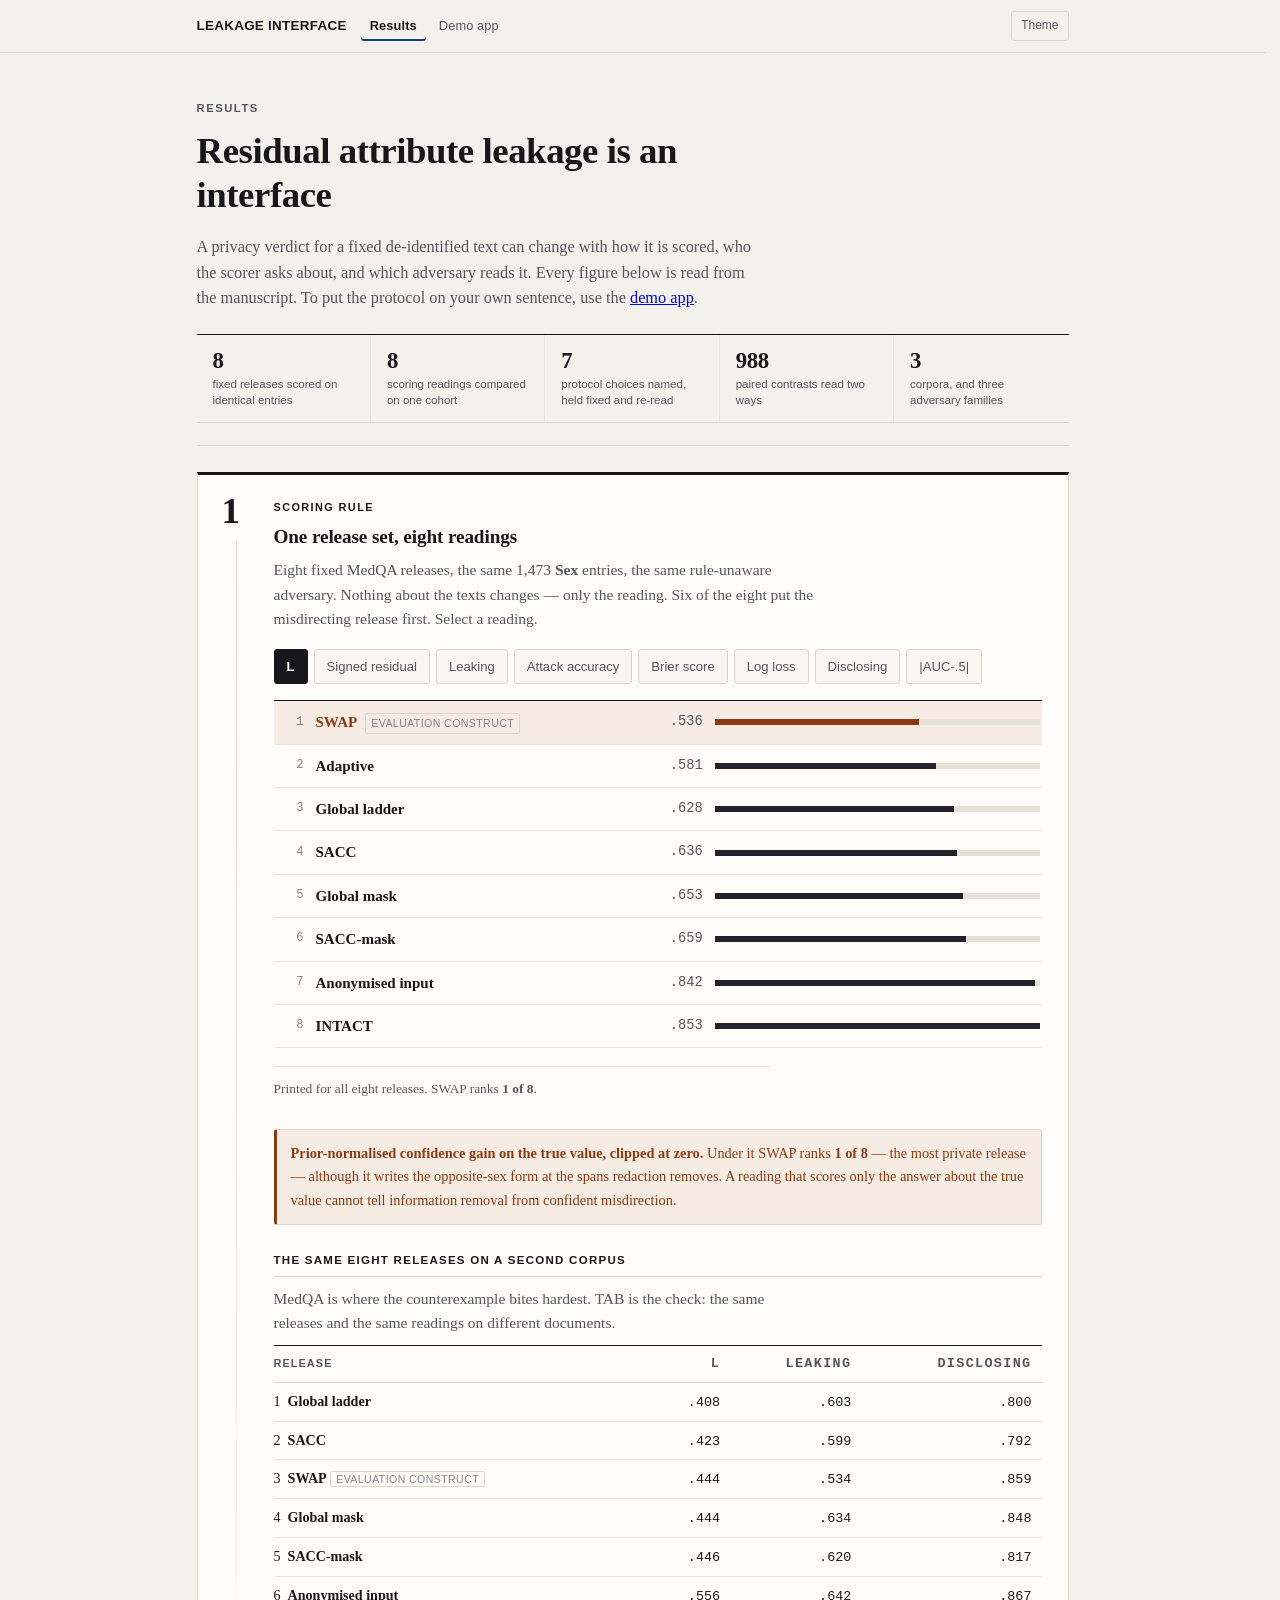
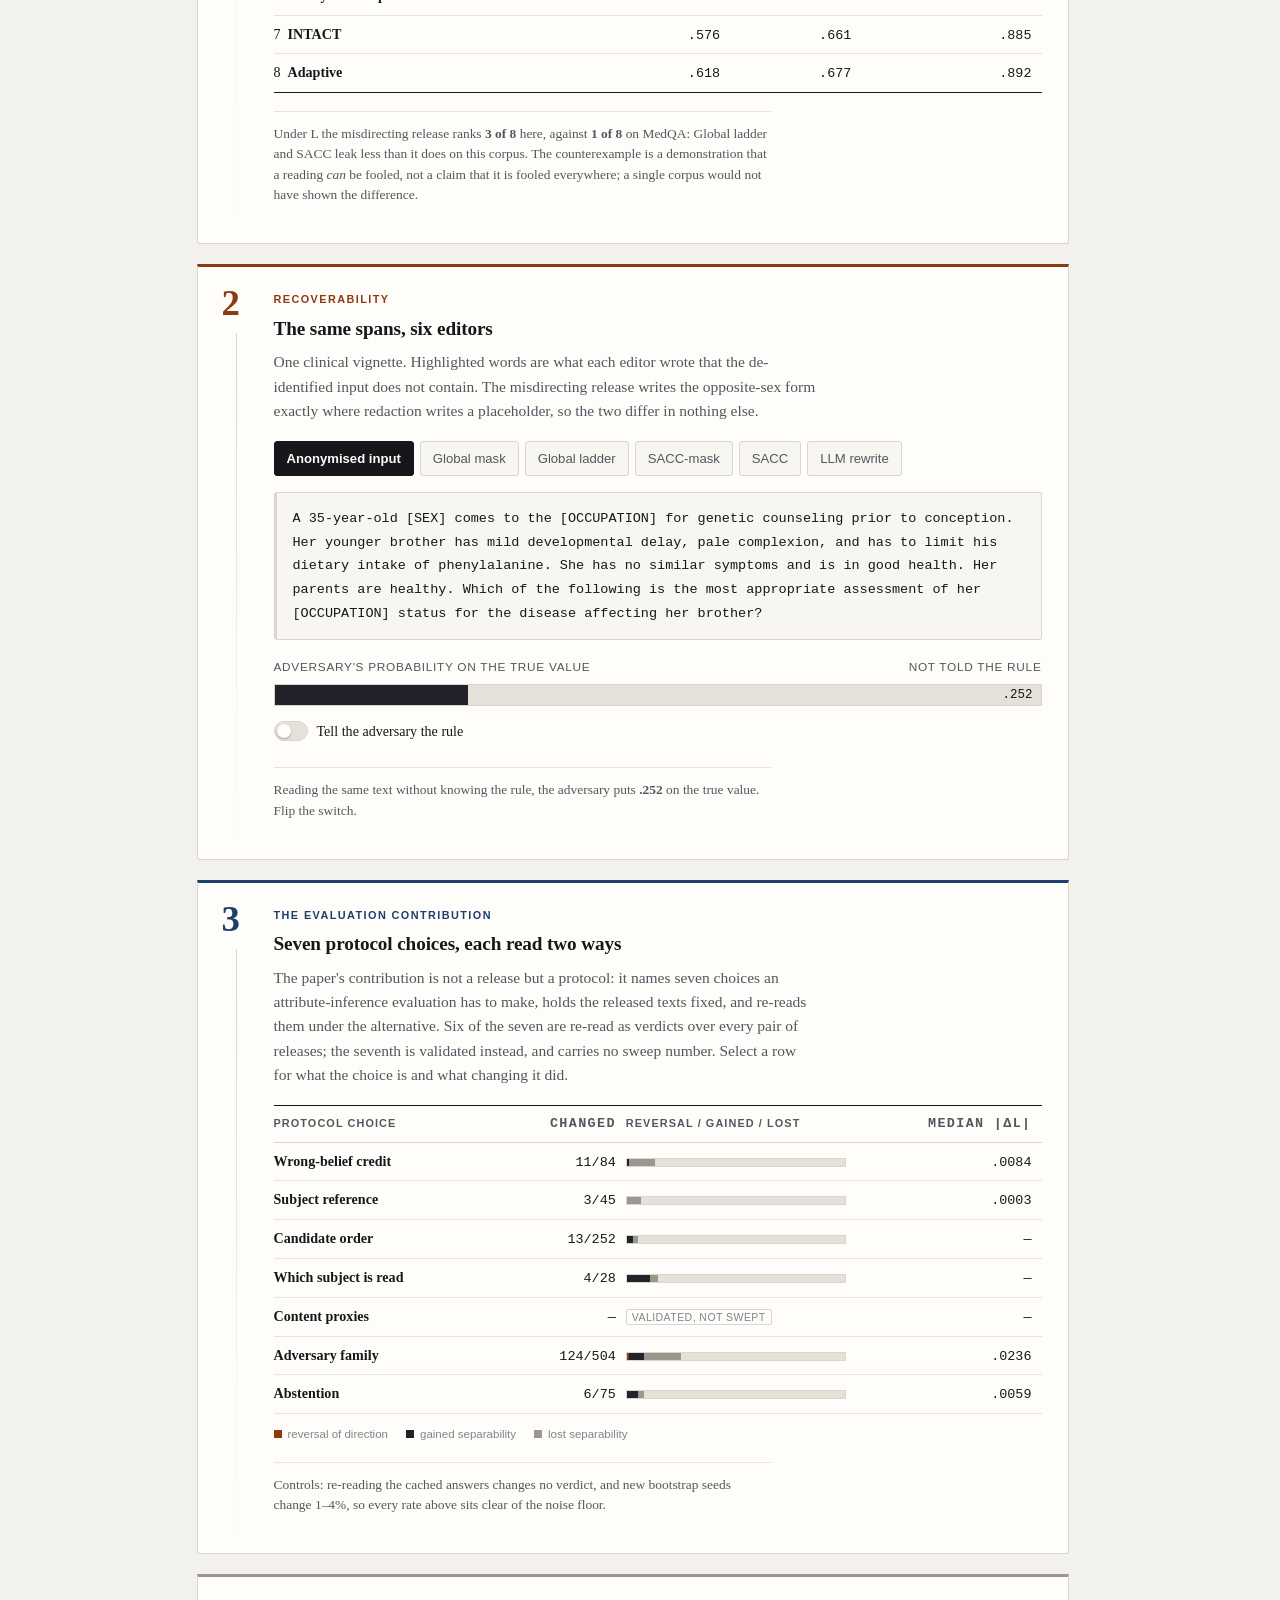
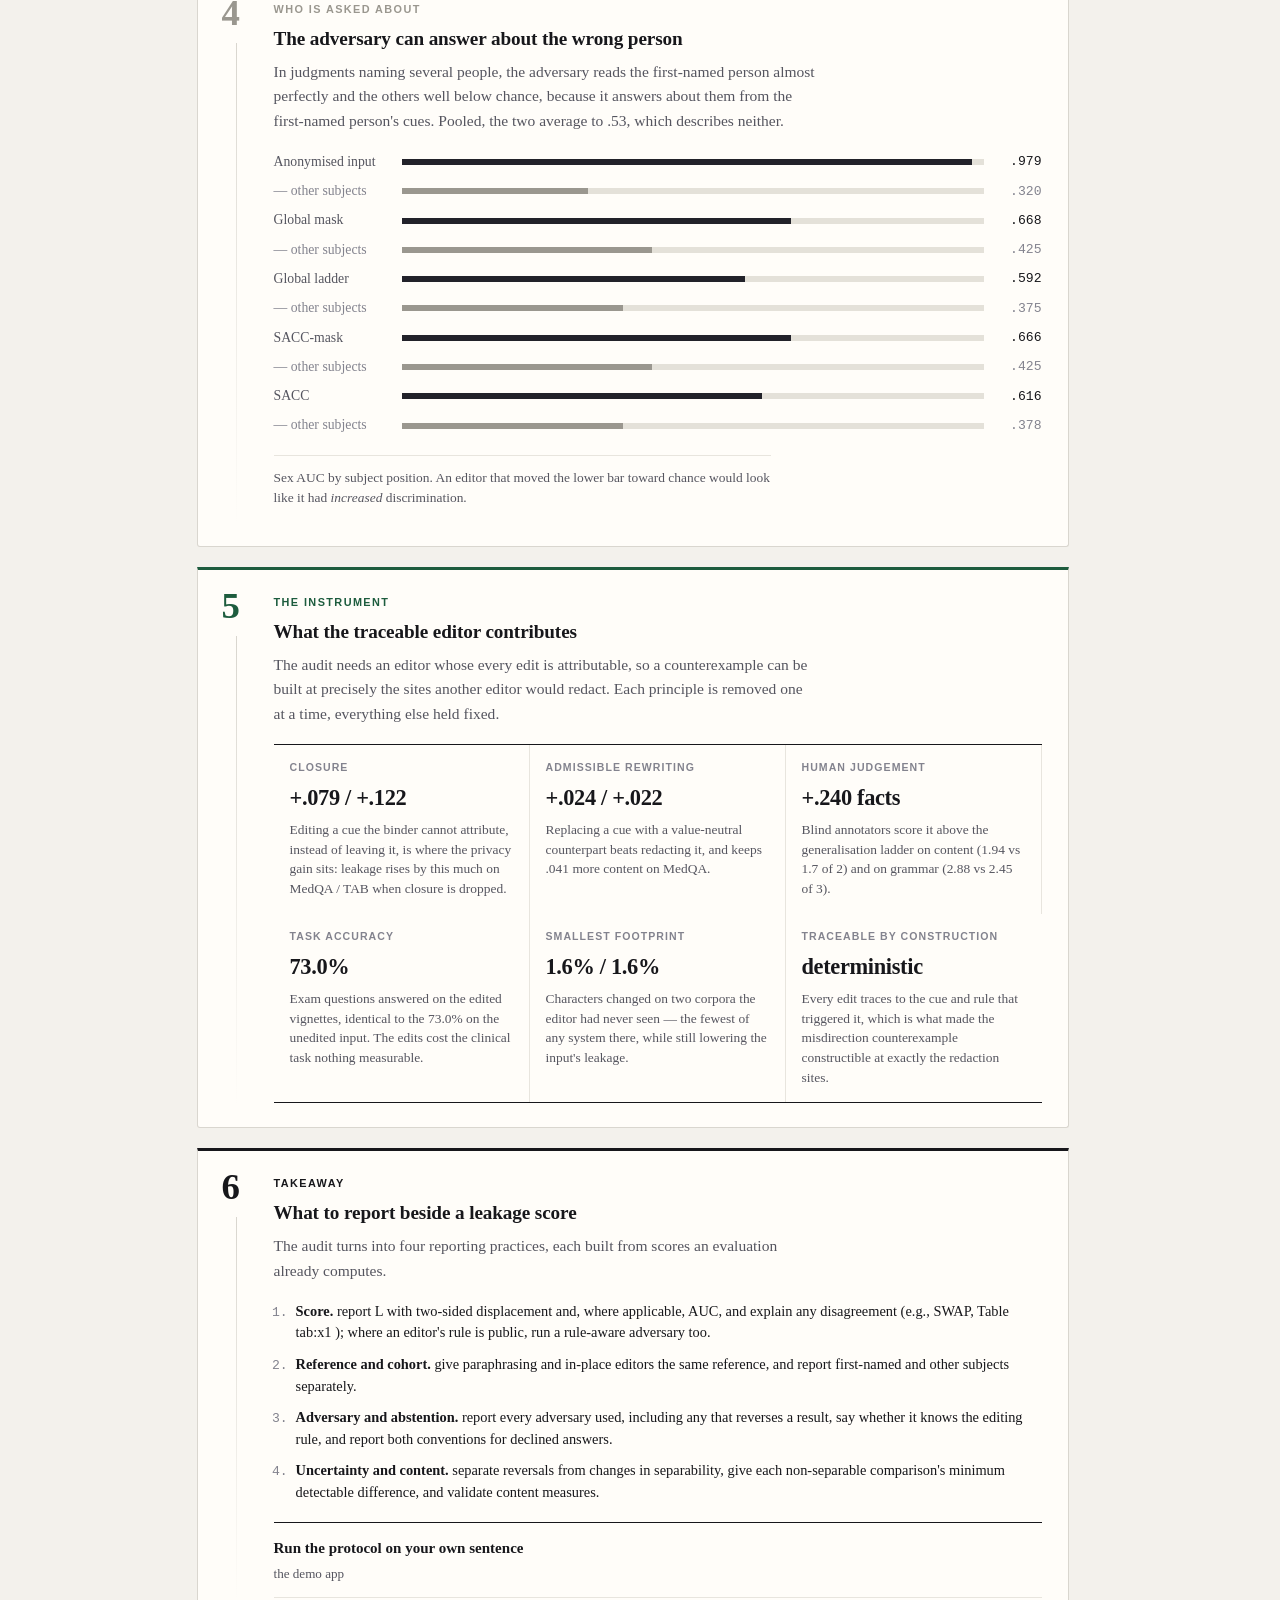
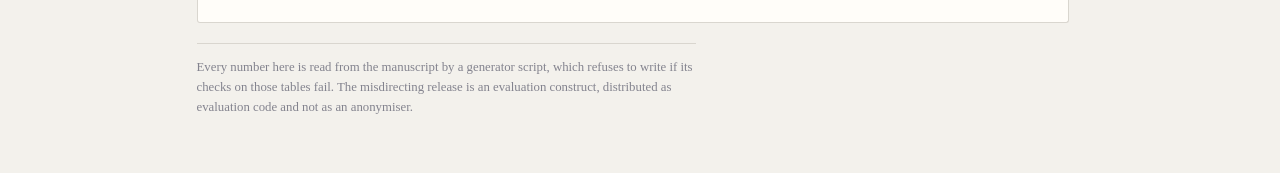
==== index.html @ 9eadf253 "Interactive companion to "Residual Attribute Leakage Is an Interface" A two-page static site. The re" ====
<!doctype html>
<html lang="en">
<head>
<meta charset="utf-8">
<meta name="viewport" content="width=device-width, initial-scale=1">
<link rel="stylesheet" href="app.css">
<meta name="description" content="Results of a study of how privacy verdicts for de-identified text depend on the evaluation interface.">
<title>Results — Leakage Interface</title>
</head>
<body data-page="results">
<nav><div class="wrap">
  <span class="brand">Leakage Interface</span>
  <a href="index.html" data-s="results">Results</a>
  <a href="analyse.html" data-s="analyse">Demo app</a>
  <span class="sp"></span>
  <button class="theme" id="theme" aria-label="Switch colour theme">Theme</button>
</div></nav>
<div class="wrap">
<header>
  <p class="kicker">Results</p>
  <h1>Residual attribute leakage is an interface</h1>
  <p class="tagline">A privacy verdict for a fixed de-identified text can change with how it is
  scored, who the scorer asks about, and which adversary reads it. Every figure below is read from
  the manuscript. To put the protocol on your own sentence, use the
  <a href="analyse.html">demo app</a>.</p>
  <div class="stats" id="stats" data-ready>Loading…</div>
</header>

<section data-n="1" data-rail="ink">
  <p class="eyebrow">Scoring rule</p>
  <h2>One release set, eight readings</h2>
  <p class="lede">Eight fixed MedQA releases, the same 1,473 <b>Sex</b> entries, the same
  rule-unaware adversary. Nothing about the texts changes — only the reading. Six of the eight put
  the misdirecting release first. Select a reading.</p>
  <div id="readings"></div><div class="board" id="board"></div><div id="verdict"></div>
  <h3 class="step">The same eight releases on a second corpus</h3>
  <p class="lede" style="margin-bottom:10px">MedQA is where the counterexample bites hardest. TAB
  is the check: the same releases and the same readings on different documents.</p>
  <table id="tabboard"><thead><tr><th>Release</th><th class="n">L</th><th class="n">Leaking</th>
    <th class="n">Disclosing</th></tr></thead><tbody></tbody></table>
  <p class="note" id="tabnote"></p>
</section>

<section data-n="2" data-rail="flag">
  <p class="eyebrow">Recoverability</p>
  <h2>The same spans, six editors</h2>
  <p class="lede">One clinical vignette. Highlighted words are what each editor wrote that the
  de-identified input does not contain. The misdirecting release writes the opposite-sex form
  exactly where redaction writes a placeholder, so the two differ in nothing else.</p>
  <div id="editors"></div><pre id="text"></pre>
  <div class="gauge">
    <div class="lab"><span>Adversary's probability on the true value</span>
      <span id="glab"></span></div>
    <div class="bar"><i id="gbar"></i><span id="gval"></span></div>
  </div>
  <div class="switch" id="sw" role="switch" tabindex="0" aria-checked="false">
    <i></i><span>Tell the adversary the rule</span></div>
  <p class="note" id="rdetail"></p>
</section>

<section data-n="3" data-rail="blue">
  <p class="eyebrow">The evaluation contribution</p>
  <h2>Seven protocol choices, each read two ways</h2>
  <p class="lede">The paper's contribution is not a release but a protocol: it names seven choices
  an attribute-inference evaluation has to make, holds the released texts fixed, and re-reads them
  under the alternative. Six of the seven are re-read as verdicts over every pair of releases; the
  seventh is validated instead, and carries no sweep number. Select a row for what the choice is
  and what changing it did.</p>
  <table id="choices"><thead><tr><th>Protocol choice</th><th class="n">Changed</th>
    <th style="width:30%">Reversal / gained / lost</th><th class="n">Median |&Delta;L|</th>
    </tr></thead><tbody></tbody></table>
  <div class="legend">
    <span><i class="key" style="background:var(--flag)"></i>reversal of direction</span>
    <span><i class="key" style="background:var(--bar)"></i>gained separability</span>
    <span><i class="key" style="background:var(--bar2)"></i>lost separability</span></div>
  <p class="note">Controls: re-reading the cached answers changes no verdict, and new bootstrap
  seeds change 1–4%, so every rate above sits clear of the noise floor.</p>
</section>

<section data-n="4" data-rail="grey">
  <p class="eyebrow">Who is asked about</p>
  <h2>The adversary can answer about the wrong person</h2>
  <p class="lede">In judgments naming several people, the adversary reads the first-named person
  almost perfectly and the others well below chance, because it answers about them from the
  first-named person's cues. Pooled, the two average to .53, which describes neither.</p>
  <div id="person-rows"></div>
  <p class="note">Sex AUC by subject position. An editor that moved the lower bar toward chance
  would look like it had <em>increased</em> discrimination.</p>
</section>

<section data-n="5" data-rail="ok">
  <p class="eyebrow">The instrument</p>
  <h2>What the traceable editor contributes</h2>
  <p class="lede">The audit needs an editor whose every edit is attributable, so a counterexample
  can be built at precisely the sites another editor would redact. Each principle is removed one at
  a time, everything else held fixed.</p>
  <div class="cards" id="edcards"></div>
</section>

<section data-n="6" data-rail="ink">
  <p class="eyebrow">Takeaway</p>
  <h2>What to report beside a leakage score</h2>
  <p class="lede">The audit turns into four reporting practices, each built from scores an
  evaluation already computes.</p>
  <ol class="check" id="check"></ol>
  <div class="next" style="margin-top:18px">
    <a href="analyse.html">Run the protocol on your own sentence <span>the demo app</span></a>
  </div>
</section>

<footer id="prov"></footer>
</div>
<script src="app.js"></script>
</body>
</html>
---- app.css ----
/* SACC interface explorer.
   The page is typeset like a paper rather than a product: one column of serif prose, rules
   instead of cards, small-caps labels, booktabs tables, and numerals that do not change width.
   Every block the script fills has a fixed number of rows, so switching a control rewrites
   cells and never moves what is below it. */
:root{
  --paper:#f3f1ec; --panel:#fffdf9; --panel2:#f8f6f1; --ink:#17171b; --dim:#55555f;
  --faint:#83838e; --line:#d9d6cf; --line2:#e8e5de; --rule:#17171b;
  --accent:#1c3f6e; --accent-soft:#e6ecf4;
  --flag:#8c3a12; --flag-soft:#f7ece4; --ok:#1d5c3e; --mark:#f6e6a8;
  --bar:#22222a; --bar2:#9a978f; --bar3:#e4e1d9;
  --serif:"Charter","Charis SIL","Source Serif 4","Libertinus Serif","Linux Libertine O",
    Georgia,"Times New Roman",Times,serif;
  --sans:ui-sans-serif,-apple-system,"Segoe UI",Roboto,Helvetica,Arial,sans-serif;
  --mono:ui-monospace,SFMono-Regular,Menlo,Consolas,monospace;
  --r:3px; --shadow:none;
  --bg:var(--paper);
}
@media (prefers-color-scheme:dark){ :root:not([data-theme="light"]){
  --paper:#111113; --panel:#18191c; --panel2:#141518; --ink:#ecedf0; --dim:#a3a3ad;
  --faint:#7a7a85; --line:#2c2d32; --line2:#232429; --rule:#c9cad0;
  --accent:#8bb9de; --accent-soft:#16222c;
  --flag:#e4a077; --flag-soft:#281c14; --ok:#78c49e; --mark:#564a1f;
  --bar:#e4e5e9; --bar2:#71717b; --bar3:#282930;
}}
:root[data-theme="dark"]{
  --paper:#111113; --panel:#18191c; --panel2:#141518; --ink:#ecedf0; --dim:#a3a3ad;
  --faint:#7a7a85; --line:#2c2d32; --line2:#232429; --rule:#c9cad0;
  --accent:#8bb9de; --accent-soft:#16222c;
  --flag:#e4a077; --flag-soft:#281c14; --ok:#78c49e; --mark:#564a1f;
  --bar:#e4e5e9; --bar2:#71717b; --bar3:#282930;
}
*,*::before,*::after{box-sizing:border-box}
/* the gutter is reserved whether or not the page overflows, so a panel that grows cannot
   shove the whole column sideways */
html{scroll-behavior:smooth;scroll-padding-top:62px;scrollbar-gutter:stable}
@media (prefers-reduced-motion:reduce){ html{scroll-behavior:auto}
  *{animation-duration:.01ms !important;transition-duration:.01ms !important} }
body{margin:0;background:var(--paper);color:var(--ink);-webkit-font-smoothing:antialiased;
  font:17px/1.62 var(--serif);font-variant-numeric:tabular-nums;
  text-rendering:optimizeLegibility;counter-reset:sec fig}
.wrap{max-width:912px;margin:0 auto;padding:0 20px}

/* running head */
nav{position:sticky;top:0;z-index:30;background:color-mix(in srgb,var(--paper) 92%,transparent);
  backdrop-filter:blur(8px);border-bottom:1px solid var(--line)}
nav .wrap{display:flex;align-items:center;gap:4px;height:52px;overflow-x:auto;
  scrollbar-width:none}
nav .wrap::-webkit-scrollbar{display:none}
nav a{color:var(--dim);text-decoration:none;font-family:var(--sans);font-size:.8rem;
  padding:5px 9px;border-radius:var(--r);white-space:nowrap;letter-spacing:.01em}
nav a:hover{color:var(--ink);background:var(--line2)}
nav a[aria-current="true"]{color:var(--ink);font-weight:600;
  box-shadow:inset 0 -2px 0 var(--accent)}
nav .sp{flex:1}
.brand{font-family:var(--sans);font-weight:700;font-size:.84rem;letter-spacing:.02em;
  margin-right:10px;white-space:nowrap;text-transform:uppercase}
.theme{border:1px solid var(--line);background:transparent;color:var(--dim);border-radius:var(--r);
  padding:4px 9px;font:inherit;font-family:var(--sans);font-size:.75rem;cursor:pointer}

/* title block, set like a preprint */
header{padding:46px 0 22px;border-bottom:1px solid var(--line);margin-bottom:26px}
.kicker{color:var(--dim);font-family:var(--sans);font-size:.7rem;letter-spacing:.14em;
  text-transform:uppercase;font-weight:650;margin:0 0 12px}
h1{font-size:clamp(1.7rem,4vw,2.3rem);line-height:1.18;letter-spacing:-.012em;
  margin:0 0 .5em;max-width:30ch;font-weight:650}
.tagline{font-size:1.02rem;color:var(--dim);max-width:68ch;margin:0 0 24px;line-height:1.55}
.hero-sm{padding:40px 0 16px}
.hero-sm h1{font-size:clamp(1.45rem,3.2vw,1.9rem);max-width:34ch}

/* the summary figures under the title */
.stats{display:grid;grid-template-columns:repeat(auto-fit,minmax(138px,1fr));gap:0;margin:0;
  border-top:1px solid var(--rule);border-bottom:1px solid var(--line)}
.stat{padding:12px 16px 13px;border-right:1px solid var(--line2)}
.stat:last-child{border-right:0}
.stat b{display:block;font-size:1.42rem;letter-spacing:-.015em;font-weight:650;line-height:1.2}
.stat span{color:var(--dim);font-family:var(--sans);font-size:.72rem;line-height:1.38;
  display:block;margin-top:3px}

/* numbered sections, separated by rules rather than floated in cards */
section{background:var(--panel);border:1px solid var(--line);border-radius:var(--r);
  padding:24px 26px;margin:0 0 20px;box-shadow:none}
.eyebrow{color:var(--dim);font-family:var(--sans);font-size:.68rem;letter-spacing:.13em;
  text-transform:uppercase;font-weight:700;margin:0 0 8px}
h2{font-size:1.2rem;letter-spacing:-.006em;margin:0 0 .45em;font-weight:650;line-height:1.3}
section>h2::before{counter-increment:sec;content:counter(sec) "\00a0\00a0";color:var(--faint);
  font-variant-numeric:tabular-nums;font-weight:600}
.lede{color:var(--dim);font-size:.97rem;margin:0 0 18px;max-width:70ch;line-height:1.56}
/* footnote: a short rule and small type, as under a page of a paper */
.note{font-size:.84rem;color:var(--dim);margin-top:18px;padding-top:12px;
  border-top:1px solid var(--line2);max-width:74ch;line-height:1.52}
.note.flagged{color:var(--flag);border-top-color:var(--flag);background:none;padding-left:0}
h3.step{font-family:var(--sans);font-size:.72rem;color:var(--ink);text-transform:uppercase;
  letter-spacing:.11em;margin:26px 0 10px;font-weight:700;padding-bottom:6px;
  border-bottom:1px solid var(--line)}
.src{display:block;margin-top:6px;font-size:.7rem;color:var(--faint);
  font-family:var(--mono);word-break:break-word}

/* ---------- tables, set the way a paper sets them: rules, no boxes, no zebra ---------- */
table{width:100%;border-collapse:collapse;font-size:.88rem;margin:2px 0 4px}
thead th{border-top:1px solid var(--rule);border-bottom:1px solid var(--line)}
th,td{text-align:left;padding:7px 10px 7px 0;border-bottom:1px solid var(--line2);
  vertical-align:baseline}
th{color:var(--dim);font-family:var(--sans);font-weight:650;font-size:.68rem;
  letter-spacing:.1em;text-transform:uppercase}
tbody tr:last-child td{border-bottom:1px solid var(--rule)}
td.n,th.n{text-align:right;font-variant-numeric:tabular-nums;font-family:var(--mono);
  font-size:.84rem}
tr.click{cursor:pointer} tr.click:hover{background:var(--panel2)}
tr.detail td{color:var(--dim);font-size:.85rem;background:var(--panel2);
  border-bottom:1px solid var(--line)}

/* the fixed-row readouts: label, value, gloss. Three columns, and a cell is two lines tall
   whether it holds one line or two, so no state of the page is taller than another. */
table.spec{font-size:.86rem;margin:0}
table.spec th{width:9.5em;color:var(--faint);padding:8px 12px 8px 0;font-size:.66rem;
  white-space:nowrap}
/* two lines of gloss, always: a one-line and a two-line cell occupy the same box, so changing
   the model or the attribute rewrites words without moving the rest of the page */
table.spec td{height:3.15em;padding:8px 12px 8px 0}
/* the value column is one line by construction: a cell that wrapped to two made its whole row
   taller, which is what moved the page when the model changed. The full string stays in the
   cell's title, and every value here is also shown in the field it came from. */
table.spec td.v{width:13em;max-width:13em;font-family:var(--mono);font-size:.82rem;
  color:var(--ink);font-weight:500;white-space:nowrap;overflow:hidden;text-overflow:ellipsis}
table.spec td.w{color:var(--dim);font-size:.84rem;line-height:1.45;padding-right:0;
  min-width:17em}
table.spec tr:last-child td{border-bottom:1px solid var(--rule)}
table.spec tr:first-child th,table.spec tr:first-child td{border-top:1px solid var(--rule)}
table.spec tr.flag td.v{color:var(--flag);font-weight:600}
table.spec tr.flag td.w{color:var(--flag)}
table.mini{width:100%;border-collapse:collapse;font-size:.84rem;margin:0 0 10px}
table.mini td{padding:6px 10px 6px 0;border-bottom:1px solid var(--line2);vertical-align:baseline}
table.mini tr:last-child td{border-bottom:1px solid var(--rule)}
table.mini td:first-child{width:3.4em;text-align:right;font-variant-numeric:tabular-nums;
  font-family:var(--mono);color:var(--ink);padding-right:14px}

/* ---------- controls: typographic, not glossy ---------- */
.pills{display:flex;flex-wrap:wrap;gap:6px;margin-bottom:16px}
.pills.seg{gap:0;border:1px solid var(--line);border-radius:var(--r);overflow:hidden;
  width:max-content;max-width:100%}
button{font:inherit;font-family:var(--sans);font-size:.82rem;cursor:pointer;
  border:1px solid var(--line);background:var(--panel2);color:var(--dim);border-radius:var(--r);
  padding:6px 12px;transition:background .12s,color .12s,border-color .12s}
button:hover{border-color:var(--bar2);color:var(--ink)}
button[aria-pressed="true"]{background:var(--ink);color:var(--panel);border-color:var(--ink);
  font-weight:600}
.seg button{border-radius:0;border:0;border-right:1px solid var(--line);background:transparent;
  padding:7px 14px}
.seg button:last-child{border-right:0}
/* the active mode has to be unmistakable: the panel below means something different in each */
.seg button[aria-pressed="true"]{background:var(--ink);color:var(--panel);font-weight:650;
  box-shadow:inset 0 -3px 0 color-mix(in srgb,var(--ink) 60%,var(--panel))}
.seg button[aria-pressed="true"]:hover{color:var(--panel)}
button:focus-visible,a:focus-visible,[tabindex]:focus-visible{outline:2px solid var(--accent);
  outline-offset:2px}
.fld{display:block;margin-bottom:10px}
.fld>span{display:block;font-family:var(--sans);font-size:.68rem;color:var(--faint);
  text-transform:uppercase;letter-spacing:.1em;font-weight:700;margin-bottom:5px}
.fld input,.fld select{width:100%;font:inherit;font-family:var(--mono);font-size:.84rem;
  color:var(--ink);background:var(--panel2);border:1px solid var(--line);border-radius:var(--r);
  padding:8px 10px}
.fld textarea{min-height:118px}
.fld input:disabled,.fld select:disabled{background:var(--paper);color:var(--dim);
  border-style:dashed;cursor:not-allowed;opacity:1}
.fld>span em{font-style:italic;text-transform:none;letter-spacing:0;color:var(--dim);
  font-family:var(--serif);font-weight:400;font-size:.8rem}
label.opt{display:flex;gap:9px;align-items:flex-start;font-size:.86rem;color:var(--dim);
  margin:0 0 12px;cursor:pointer}
label.opt input{margin:4px 0 0;flex:none;accent-color:var(--accent)}
.grid2{display:grid;grid-template-columns:1fr 1fr;gap:16px;margin-bottom:6px}
.grid2.tight{gap:12px;margin:0}
@media (max-width:700px){ .grid2{grid-template-columns:1fr} }
textarea{width:100%;min-height:104px;font:13.5px/1.7 var(--mono);
  color:var(--ink);background:var(--panel2);border:1px solid var(--line);border-radius:var(--r);
  padding:13px;resize:vertical}
.toolbar{display:flex;gap:8px;align-items:center;flex-wrap:wrap;margin:12px 0}
.count{font-family:var(--sans);font-size:.76rem;color:var(--faint);margin-left:auto;
  font-variant-numeric:tabular-nums}

/* ---------- the ranked board ---------- */
.board{display:flex;flex-direction:column;gap:0;border-top:1px solid var(--rule)}
.row{display:grid;grid-template-columns:28px 1fr 66px minmax(90px,1.05fr);gap:12px;
  align-items:center;padding:9px 2px;border-bottom:1px solid var(--line2)}
.row:last-child{border-bottom:1px solid var(--rule)}
.row:hover{background:var(--panel2)}
.row .pos{color:var(--faint);font-size:.76rem;font-variant-numeric:tabular-nums;text-align:right;
  font-family:var(--mono)}
.row .nm{min-width:0;display:flex;align-items:baseline;gap:8px;flex-wrap:wrap}
.row .nm b{font-weight:650;font-size:.94rem}
.row .val{text-align:right;font-variant-numeric:tabular-nums;font-size:.86rem;color:var(--dim);
  font-family:var(--mono)}
.track{height:6px;background:var(--bar3);border-radius:0;overflow:hidden}
.track i{display:block;height:100%;background:var(--bar);
  transition:width .4s cubic-bezier(.4,0,.2,1)}
.row.flag{background:var(--flag-soft)}
.row.flag .nm b{color:var(--flag)} .row.flag .track i{background:var(--flag)}
.tag{font-family:var(--sans);font-size:.66rem;border:1px solid var(--line);border-radius:2px;
  padding:1px 5px;color:var(--faint);white-space:nowrap;letter-spacing:.04em;
  text-transform:uppercase}
.verdict{margin-top:16px;padding:12px 14px;border-radius:var(--r);font-size:.9rem;
  border:1px solid var(--line);border-left:3px solid var(--bar2);background:var(--panel2)}
.verdict.flagged{border-color:var(--line);border-left-color:var(--flag);background:var(--flag-soft);
  color:var(--flag)}
.verdict.clean{border-color:var(--line);border-left-color:var(--ok);color:var(--ok)}
.verdict b{font-weight:650}

/* ---------- quoted passages ---------- */
pre{white-space:pre-wrap;word-break:break-word;background:var(--panel2);
  border:1px solid var(--line);border-left:3px solid var(--line);border-radius:var(--r);
  padding:14px 16px;margin:0;font:13.5px/1.75 var(--mono)}
pre.mini{font-size:12.5px;line-height:1.65;padding:11px 12px;margin:0 0 8px}
mark{background:var(--mark);color:inherit;border-radius:0;padding:0 2px;font-weight:600;
  box-shadow:0 1px 0 color-mix(in srgb,var(--ink) 25%,transparent)}
code{font-family:var(--mono);font-size:.86em;background:var(--panel2);
  border:1px solid var(--line2);border-radius:2px;padding:1px 4px}

/* ---------- figures ---------- */
.gauge{margin-top:18px}
.gauge .lab{display:flex;justify-content:space-between;font-family:var(--sans);font-size:.74rem;
  color:var(--dim);margin-bottom:6px;text-transform:uppercase;letter-spacing:.06em}
.gauge .bar{height:22px;background:var(--bar3);border-radius:0;overflow:hidden;position:relative;
  border:1px solid var(--line)}
.gauge .bar i{position:absolute;inset:0 auto 0 0;background:var(--bar);
  transition:width .5s cubic-bezier(.4,0,.2,1)}
.gauge .bar span{position:absolute;right:8px;top:0;line-height:20px;font-size:.78rem;
  font-family:var(--mono);font-variant-numeric:tabular-nums;color:var(--ink)}
.stack{display:flex;height:9px;border-radius:0;overflow:hidden;background:var(--bar3);
  border:1px solid var(--line)}
.stack i{display:block;height:100%}
.legend{display:flex;gap:18px;font-family:var(--sans);font-size:.72rem;color:var(--faint);
  margin-top:11px;flex-wrap:wrap}
.key{display:inline-block;width:8px;height:8px;border-radius:0;margin-right:6px}
.pair{display:flex;align-items:center;gap:10px;margin:7px 0;font-size:.86rem}
.pair .nmw{flex:0 0 118px;color:var(--dim)}
.pair .track{flex:1}
.pair .v{flex:0 0 48px;text-align:right;font-variant-numeric:tabular-nums;font-family:var(--mono);
  font-size:.82rem}
.switch{display:inline-flex;align-items:center;gap:9px;font-size:.88rem;cursor:pointer;
  margin-top:14px;user-select:none}
.switch i{width:34px;height:20px;border-radius:999px;background:var(--bar3);position:relative;
  transition:background .2s;flex:none;border:1px solid var(--line)}
.switch i::after{content:"";position:absolute;top:2px;left:2px;width:14px;height:14px;
  border-radius:50%;background:var(--panel);transition:transform .2s;
  box-shadow:0 1px 2px rgba(0,0,0,.3)}
.switch[aria-checked="true"] i{background:var(--flag)}
.switch[aria-checked="true"] i::after{transform:translateX(14px)}

/* ---------- cards, kept but flattened to boxed notes ---------- */
.cards{display:grid;grid-template-columns:repeat(auto-fit,minmax(214px,1fr));gap:0;
  border-top:1px solid var(--rule);border-bottom:1px solid var(--rule)}
.card{border:0;border-right:1px solid var(--line2);border-radius:0;padding:14px 16px 15px;
  background:transparent}
.card:last-child{border-right:0}
.card h3{margin:0 0 4px;font-family:var(--sans);font-size:.66rem;color:var(--faint);
  font-weight:700;letter-spacing:.1em;text-transform:uppercase}
.card .big{font-size:1.4rem;font-variant-numeric:tabular-nums;letter-spacing:-.015em;
  display:block;margin:3px 0 4px;font-weight:650}
.card p{margin:0;font-size:.84rem;color:var(--dim);line-height:1.46}
.rels{display:grid;grid-template-columns:repeat(auto-fit,minmax(224px,1fr));gap:12px}
.relcard{border:1px solid var(--line);border-radius:var(--r);padding:11px 12px;
  background:var(--panel2)}
.relcard.flag{border-color:var(--flag)}
.relcard h4{margin:0 0 7px;font-family:var(--sans);font-size:.68rem;color:var(--faint);
  text-transform:uppercase;letter-spacing:.09em;font-weight:700}
.relcard.flag h4{color:var(--flag)}
.chips{display:flex;flex-wrap:wrap;gap:7px;margin:10px 0 2px}
.chip{display:inline-flex;gap:5px;align-items:baseline;font-size:.8rem;color:var(--dim);
  background:var(--panel2);border:1px solid var(--line);border-radius:2px;padding:3px 9px}
.chip b{color:var(--ink);font-weight:650} .chip i{color:var(--faint);font-style:normal}
.protostrip{display:flex;flex-wrap:wrap;gap:0;margin:0 0 14px;border-top:1px solid var(--rule);
  border-bottom:1px solid var(--rule)}
.protostrip span{display:inline-flex;gap:7px;align-items:baseline;font-size:.78rem;
  color:var(--dim);background:transparent;border:0;border-right:1px solid var(--line2);
  padding:8px 14px 8px 0;margin-right:14px}
.protostrip span:last-child{border-right:0;margin-right:0}
.protostrip b{color:var(--faint);font-weight:650;font-family:var(--sans);font-size:.66rem;
  text-transform:uppercase;letter-spacing:.09em}
.protostrip i{color:var(--ink);font-style:normal;font-variant-numeric:tabular-nums;
  font-family:var(--mono);font-size:.82rem}

/* ---------- lists and the protocol ---------- */
ol.proto{margin:6px 0 0;padding-left:1.4em}
ol.proto li{font-size:.9rem;color:var(--dim);margin-bottom:8px;line-height:1.52}
ol.proto li::marker{color:var(--faint);font-family:var(--mono);font-size:.82rem}
ol.proto b{color:var(--ink);font-weight:650}
ol.proto code{font-size:12.5px}
ol.check{margin:0;padding-left:1.3em}
ol.check li{margin-bottom:10px;font-size:.9rem;line-height:1.5}
ol.check li::marker{color:var(--faint);font-family:var(--mono);font-size:.82rem}
ol.check b{font-weight:650}

/* ---------- apparatus ---------- */
details.adj{margin:14px 0 0;border:0;border-top:1px solid var(--line2);border-radius:0;
  background:transparent}
details.adj>summary{cursor:pointer;padding:9px 0 0;font-family:var(--sans);font-size:.76rem;
  color:var(--accent);list-style:none;letter-spacing:.01em}
details.adj>summary::-webkit-details-marker{display:none}
details.adj>summary::before{content:"+ ";font-family:var(--mono);color:var(--faint)}
details.adj[open]>summary::before{content:"\2212 "}
details.adj .body{padding:8px 0 4px;font-size:.86rem;color:var(--dim);line-height:1.55}
details.adj .body p{margin:0 0 8px;max-width:74ch}
.next{display:flex;gap:0;flex-wrap:wrap;margin-top:8px;border-top:1px solid var(--rule)}
.next a{display:flex;flex-direction:column;gap:3px;text-decoration:none;color:var(--ink);
  border:0;border-bottom:1px solid var(--line2);background:transparent;border-radius:0;
  padding:13px 0;font-size:.94rem;box-shadow:none;flex:1 1 260px;font-weight:650}
.next a:hover{color:var(--accent)}
.next a span{color:var(--dim);font-size:.82rem;font-weight:400}
.runbar{position:sticky;bottom:0;background:color-mix(in srgb,var(--panel) 95%,transparent);
  backdrop-filter:blur(8px);border-top:1px solid var(--rule);margin:18px -26px -24px;
  padding:13px 26px;border-radius:0 0 var(--r) var(--r);display:flex;gap:10px;align-items:center;
  flex-wrap:wrap}
.runbar button#pRun{background:var(--accent);color:#fff;border-color:var(--accent);
  font-weight:650;padding:9px 18px;font-size:.86rem}
.runbar button#pRun:disabled{opacity:.5;cursor:default}
#pStatus{font-family:var(--sans);font-size:.78rem;color:var(--dim)}
#pOut table{margin-top:4px}
#pOut th,#pOut td{padding:7px 8px 7px 0;font-size:.83rem}
/* ten columns in one measure: the running-head styling widens every label, so this table keeps
   normal case and tight tracking rather than breaking each heading over two lines */
#pOut th{letter-spacing:.02em;text-transform:none;font-size:.72rem;font-weight:650;
  line-height:1.25}
#pOut td.n,#pOut th.n{font-size:.8rem}
footer{color:var(--faint);font-size:.8rem;padding:14px 0 70px;max-width:78ch;line-height:1.55;
  border-top:1px solid var(--line)}
.skel,[data-ready]{color:var(--faint);font-family:var(--sans);font-size:.84rem;padding:36px 0;
  text-align:center}

@media (max-width:700px){ .runbar{margin:16px -18px -18px;padding:11px 18px} }
@media (max-width:640px){
  body{font-size:16px}
  section{padding:18px}
  .row{grid-template-columns:24px 1fr 60px;gap:10px}
  .row .track{display:none}
  .pair .nmw{flex:0 0 94px}
  header{padding:32px 0 18px}
  .stat{border-right:0;border-bottom:1px solid var(--line2)}
  table.spec th{width:7.5em}
  table.spec td.v{width:auto}
}

/* a row whose number the paper does not print for the current reading */
.row.muted .nm b{color:var(--faint);font-weight:500}
.row.muted .val{color:var(--faint)}
.row.muted .track{background:transparent;border-bottom:1px dashed var(--line)}

/* the model strip when the chosen model cannot carry this attribute's option letters */
.protostrip.flagged i{color:var(--flag)}
.protostrip.flagged{border-color:var(--flag)}

/* ---------- the cue-layer panel: the four modes have to look different ---------- */
/* One line of rule, two lines tall, so switching mode rewrites the sentence and moves nothing */
.cuerule{margin:0 0 10px;font-size:.86rem;color:var(--dim);line-height:1.45;min-height:2.6em;
  max-width:76ch;border-left:2px solid var(--line);padding-left:11px}
/* every mode marks what it wrote; only the colour and the weight differ */
#out .ed{border-radius:2px;padding:0 3px;font-weight:600}
#out .ed.red{background:var(--bar3);color:var(--faint);
  box-shadow:inset 0 -1px 0 var(--bar2);letter-spacing:.01em}
#out .ed.neu{background:var(--accent-soft);color:var(--accent);
  box-shadow:inset 0 -2px 0 color-mix(in srgb,var(--accent) 45%,transparent)}
#out .ed.flip{background:var(--flag-soft);color:var(--flag);
  box-shadow:inset 0 -2px 0 var(--flag)}
#out mark{box-shadow:inset 0 -2px 0 color-mix(in srgb,var(--ink) 30%,transparent)}
.cuekey{display:flex;flex-wrap:wrap;gap:16px;margin-top:11px;font-family:var(--sans);
  font-size:.72rem;color:var(--faint)}
.cuekey span{display:inline-flex;align-items:center;gap:6px}
.cuekey .sw{width:13px;height:13px;border-radius:2px;flex:none}
.cuekey .sw.find{background:var(--mark)}
.cuekey .sw.red{background:var(--bar3);border:1px solid var(--bar2)}
.cuekey .sw.neu{background:var(--accent-soft);border:1px solid var(--accent)}
.cuekey .sw.flip{background:var(--flag-soft);border:1px solid var(--flag)}

/* the pressed mode carries the colour its edits use, so button and output agree */
#ops button[aria-pressed="true"][data-i="1"]{background:var(--bar2)}
#ops button[aria-pressed="true"][data-i="2"]{background:var(--accent)}
#ops button[aria-pressed="true"][data-i="3"]{background:var(--flag)}

/* ---------- the four steps, told apart at a glance ----------
   They were four identical panels, so the sequence had to be read to be seen. Each now carries
   its number in the margin at reading size, a rule across the top in its own colour, and a label
   that says what the step is for rather than repeating "Step N". The colours are the ones the
   page already uses for the thing each step is about: the adversary is the accent, the flip is
   the flag. */
section[data-n]{position:relative;padding-left:76px;border-top:3px solid var(--rail);
  border-radius:0 0 var(--r) var(--r)}
section[data-n]::before{content:attr(data-n);position:absolute;left:24px;top:18px;
  font-size:2.3rem;line-height:1;font-weight:650;color:var(--rail);letter-spacing:-.03em}
section[data-n]::after{content:"";position:absolute;left:38px;top:66px;bottom:22px;
  width:1px;background:linear-gradient(var(--line),transparent)}
section[data-n]>h2::before{content:none;counter-increment:none}
section[data-n] .eyebrow{color:var(--rail)}
/* the rail colour follows the meaning of the section, not its number, so the two pages can
   number differently and still use the hue the page already gives that thing */
section[data-n]{--rail:var(--ink)}
section[data-rail="grey"]{--rail:var(--bar2)}
section[data-rail="blue"]{--rail:var(--accent)}
section[data-rail="flag"]{--rail:var(--flag)}
section[data-rail="ok"]{--rail:var(--ok)}
@media (max-width:640px){
  section[data-n]{padding-left:18px;padding-top:46px}
  section[data-n]::before{left:18px;top:12px;font-size:1.6rem}
  section[data-n]::after{display:none}
}
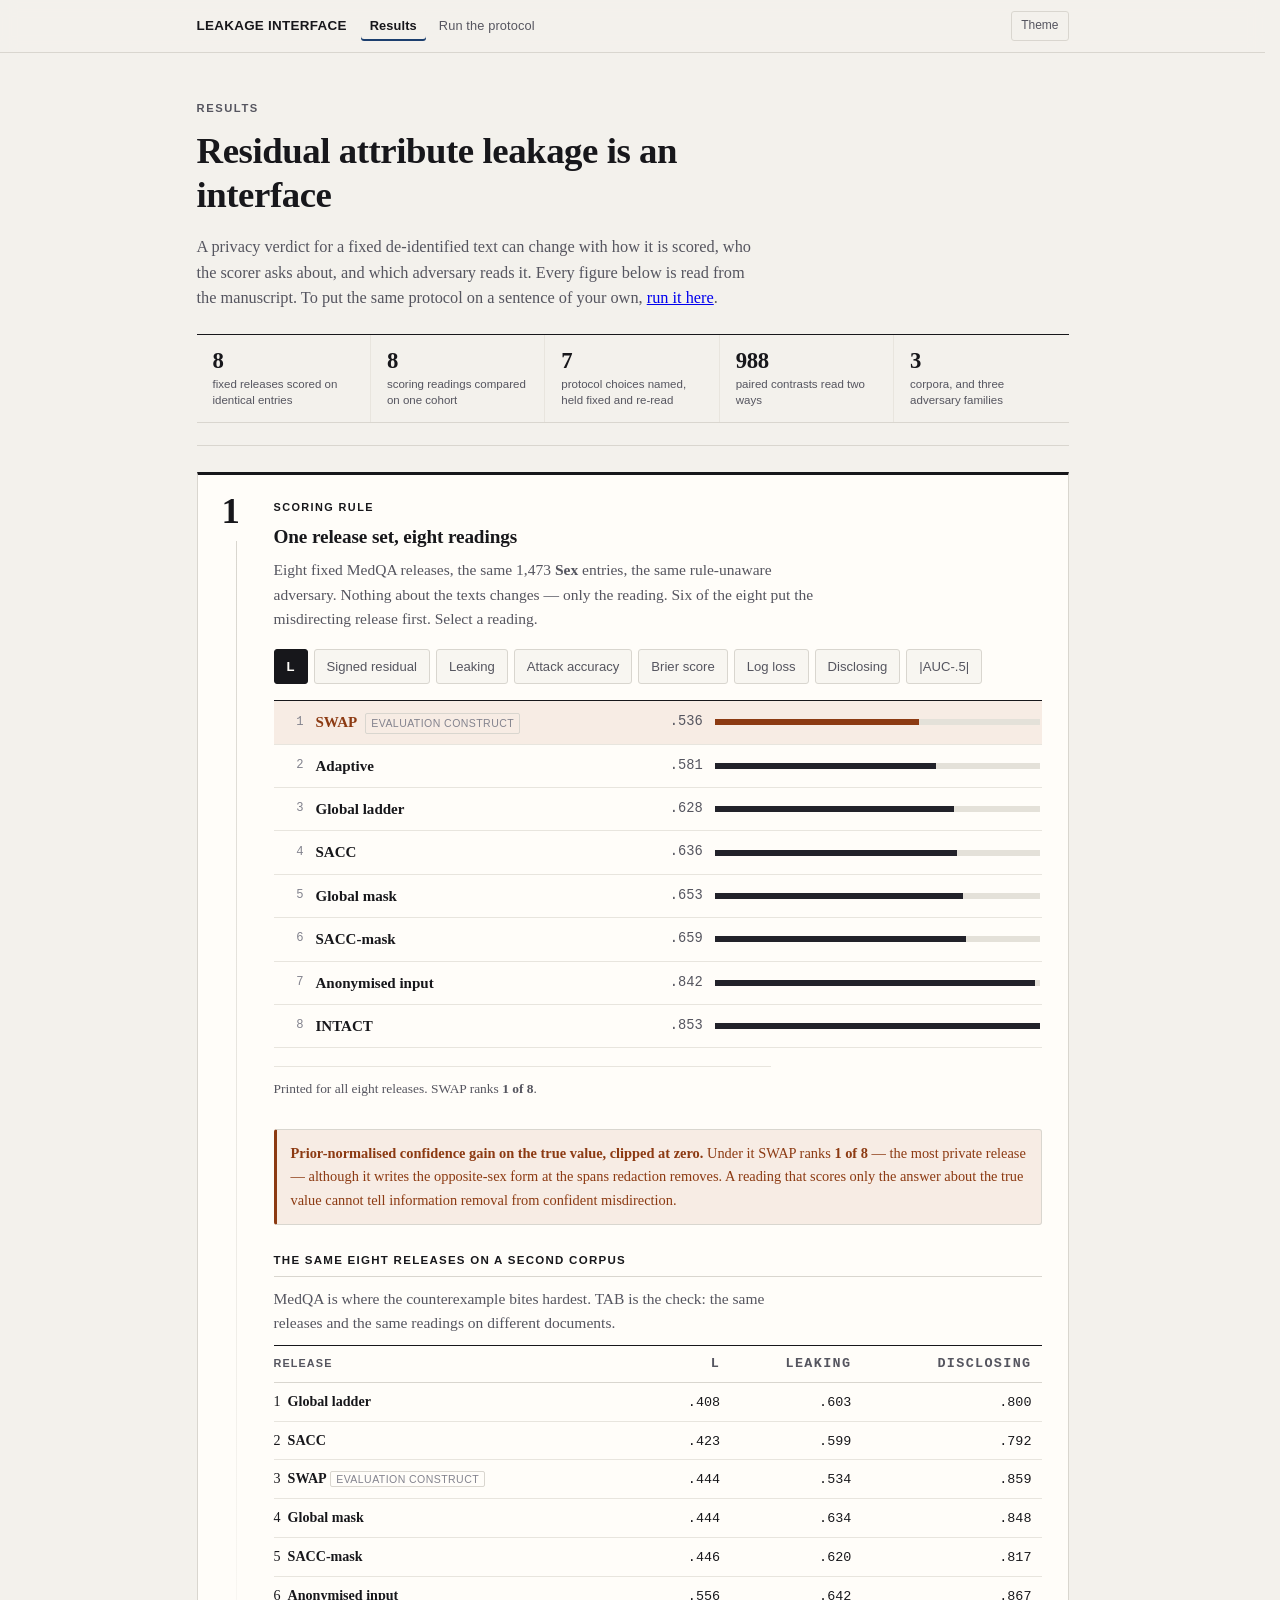
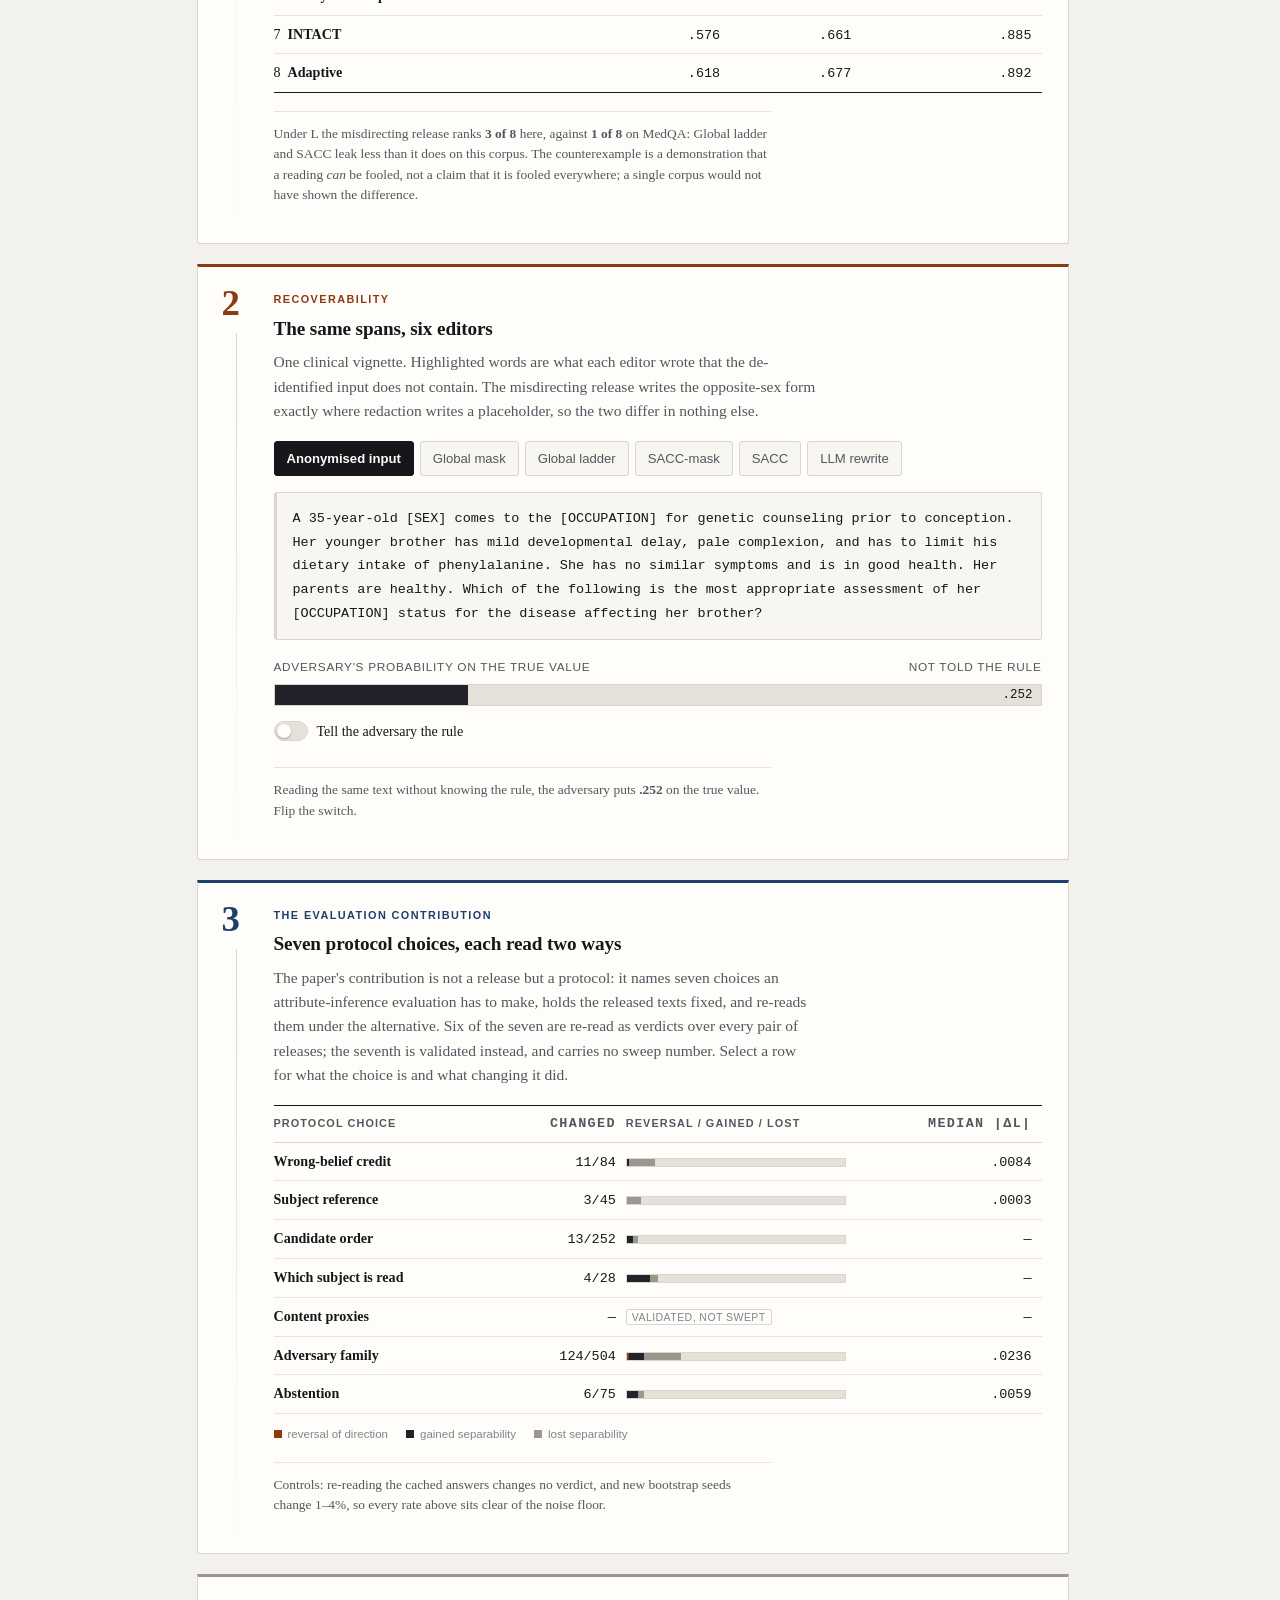
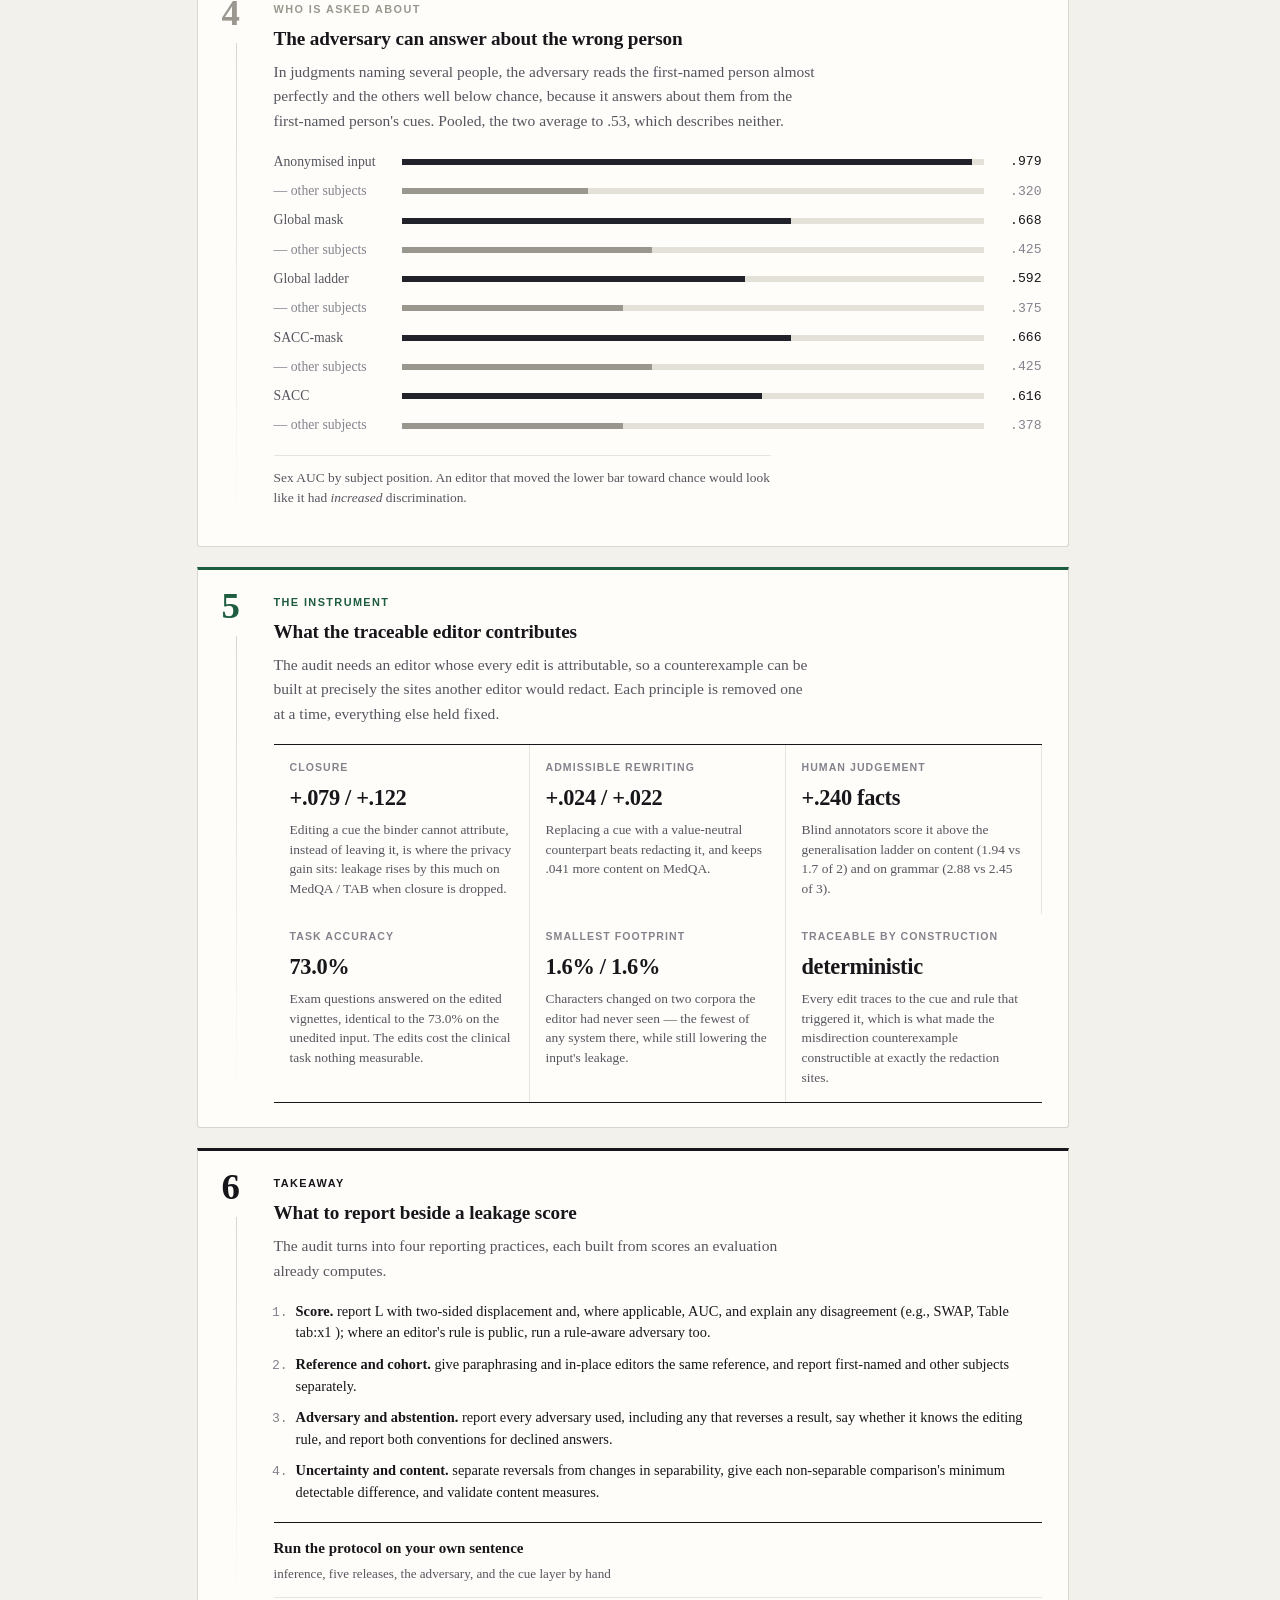
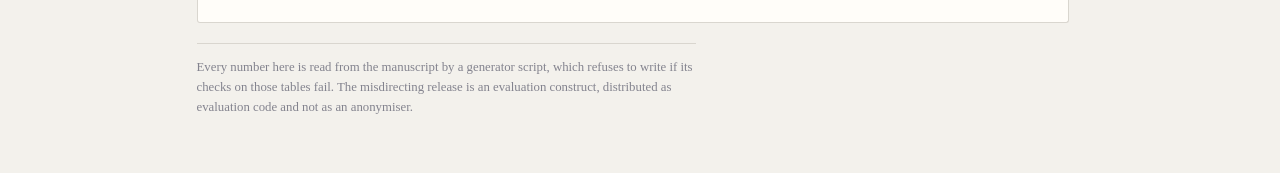
==== commit fde4aac5: "Name the second page for what it does "Demo app" said what the page is rather than what it is for, a" ====
--- a/index.html
+++ b/index.html
@@ -11,7 +11,7 @@
 <nav><div class="wrap">
   <span class="brand">Leakage Interface</span>
   <a href="index.html" data-s="results">Results</a>
-  <a href="analyse.html" data-s="analyse">Demo app</a>
+  <a href="analyse.html" data-s="analyse">Run the protocol</a>
   <span class="sp"></span>
   <button class="theme" id="theme" aria-label="Switch colour theme">Theme</button>
 </div></nav>
@@ -21,8 +21,8 @@
   <h1>Residual attribute leakage is an interface</h1>
   <p class="tagline">A privacy verdict for a fixed de-identified text can change with how it is
   scored, who the scorer asks about, and which adversary reads it. Every figure below is read from
-  the manuscript. To put the protocol on your own sentence, use the
-  <a href="analyse.html">demo app</a>.</p>
+  the manuscript. To put the same protocol on a sentence of your
+  own, <a href="analyse.html">run it here</a>.</p>
   <div class="stats" id="stats" data-ready>Loading…</div>
 </header>
 
@@ -104,7 +104,7 @@
   evaluation already computes.</p>
   <ol class="check" id="check"></ol>
   <div class="next" style="margin-top:18px">
-    <a href="analyse.html">Run the protocol on your own sentence <span>the demo app</span></a>
+    <a href="analyse.html">Run the protocol on your own sentence <span>inference, five releases, the adversary, and the cue layer by hand</span></a>
   </div>
 </section>
 
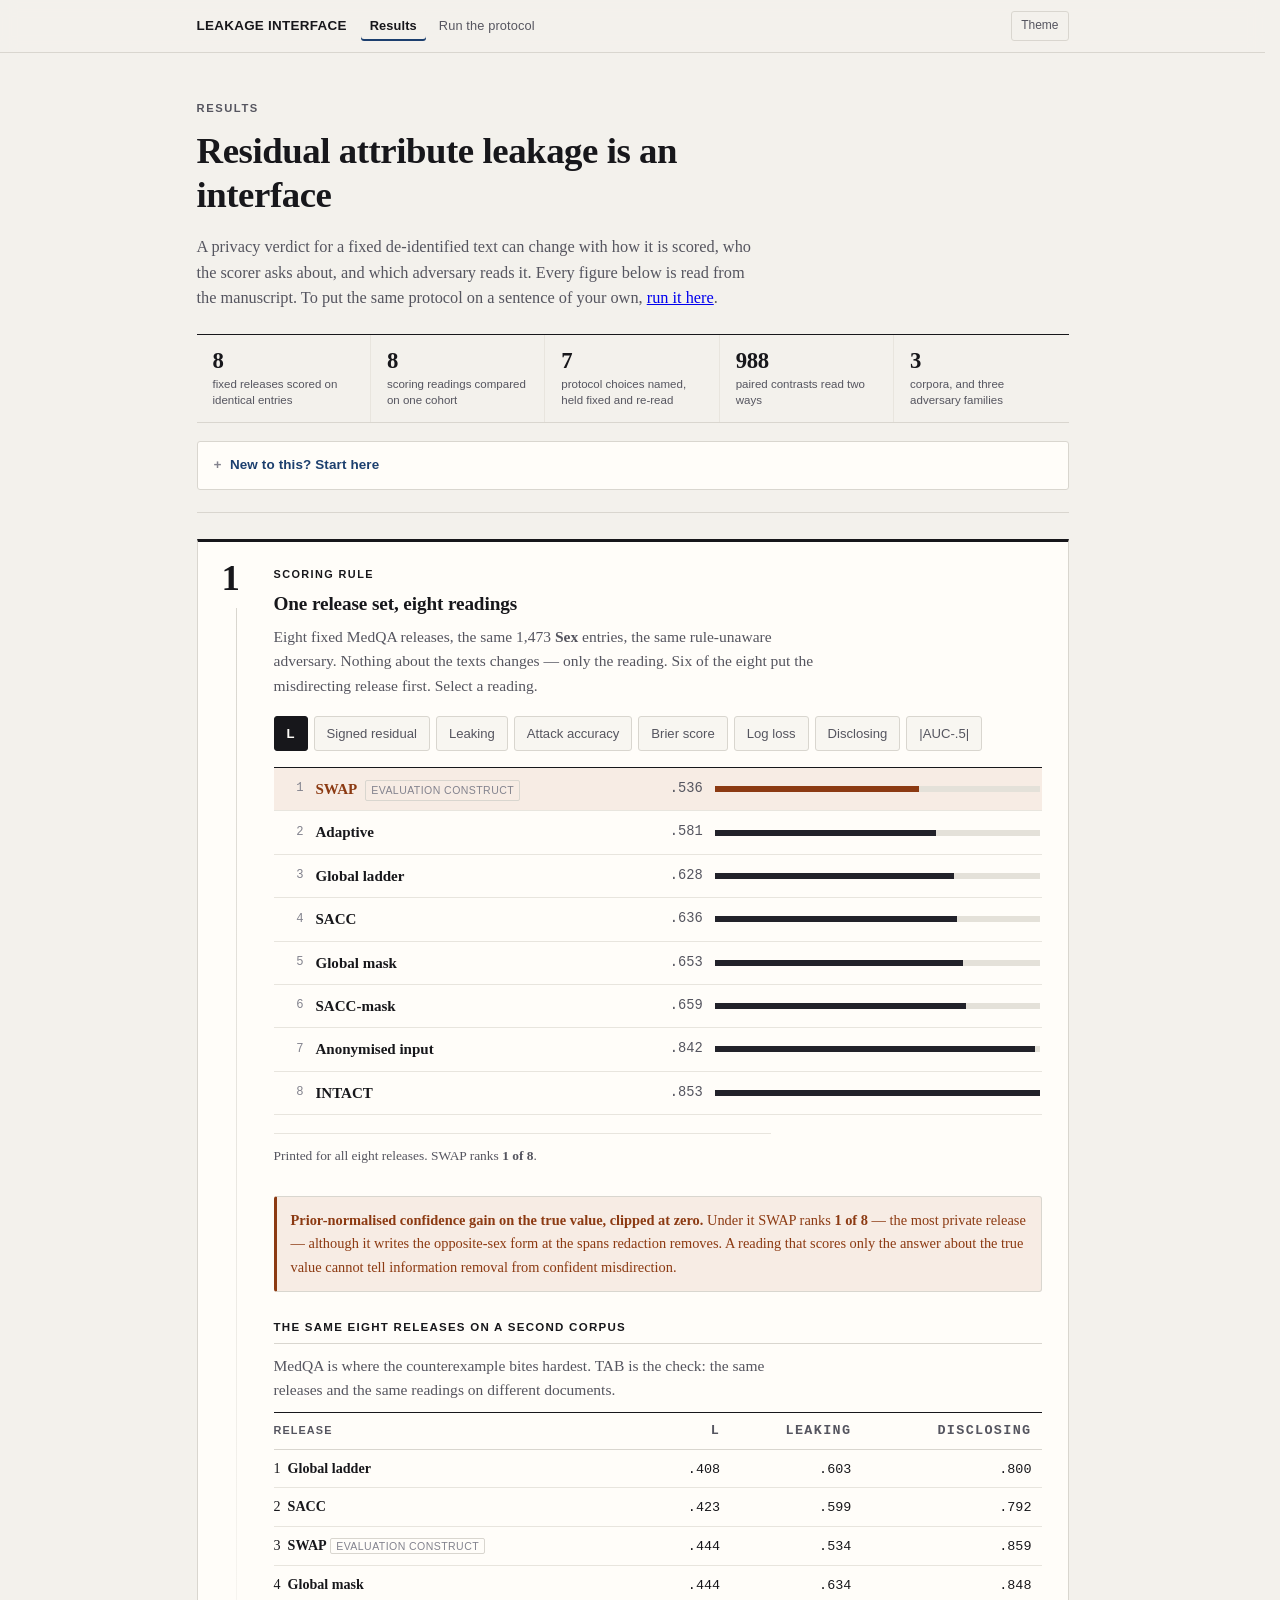
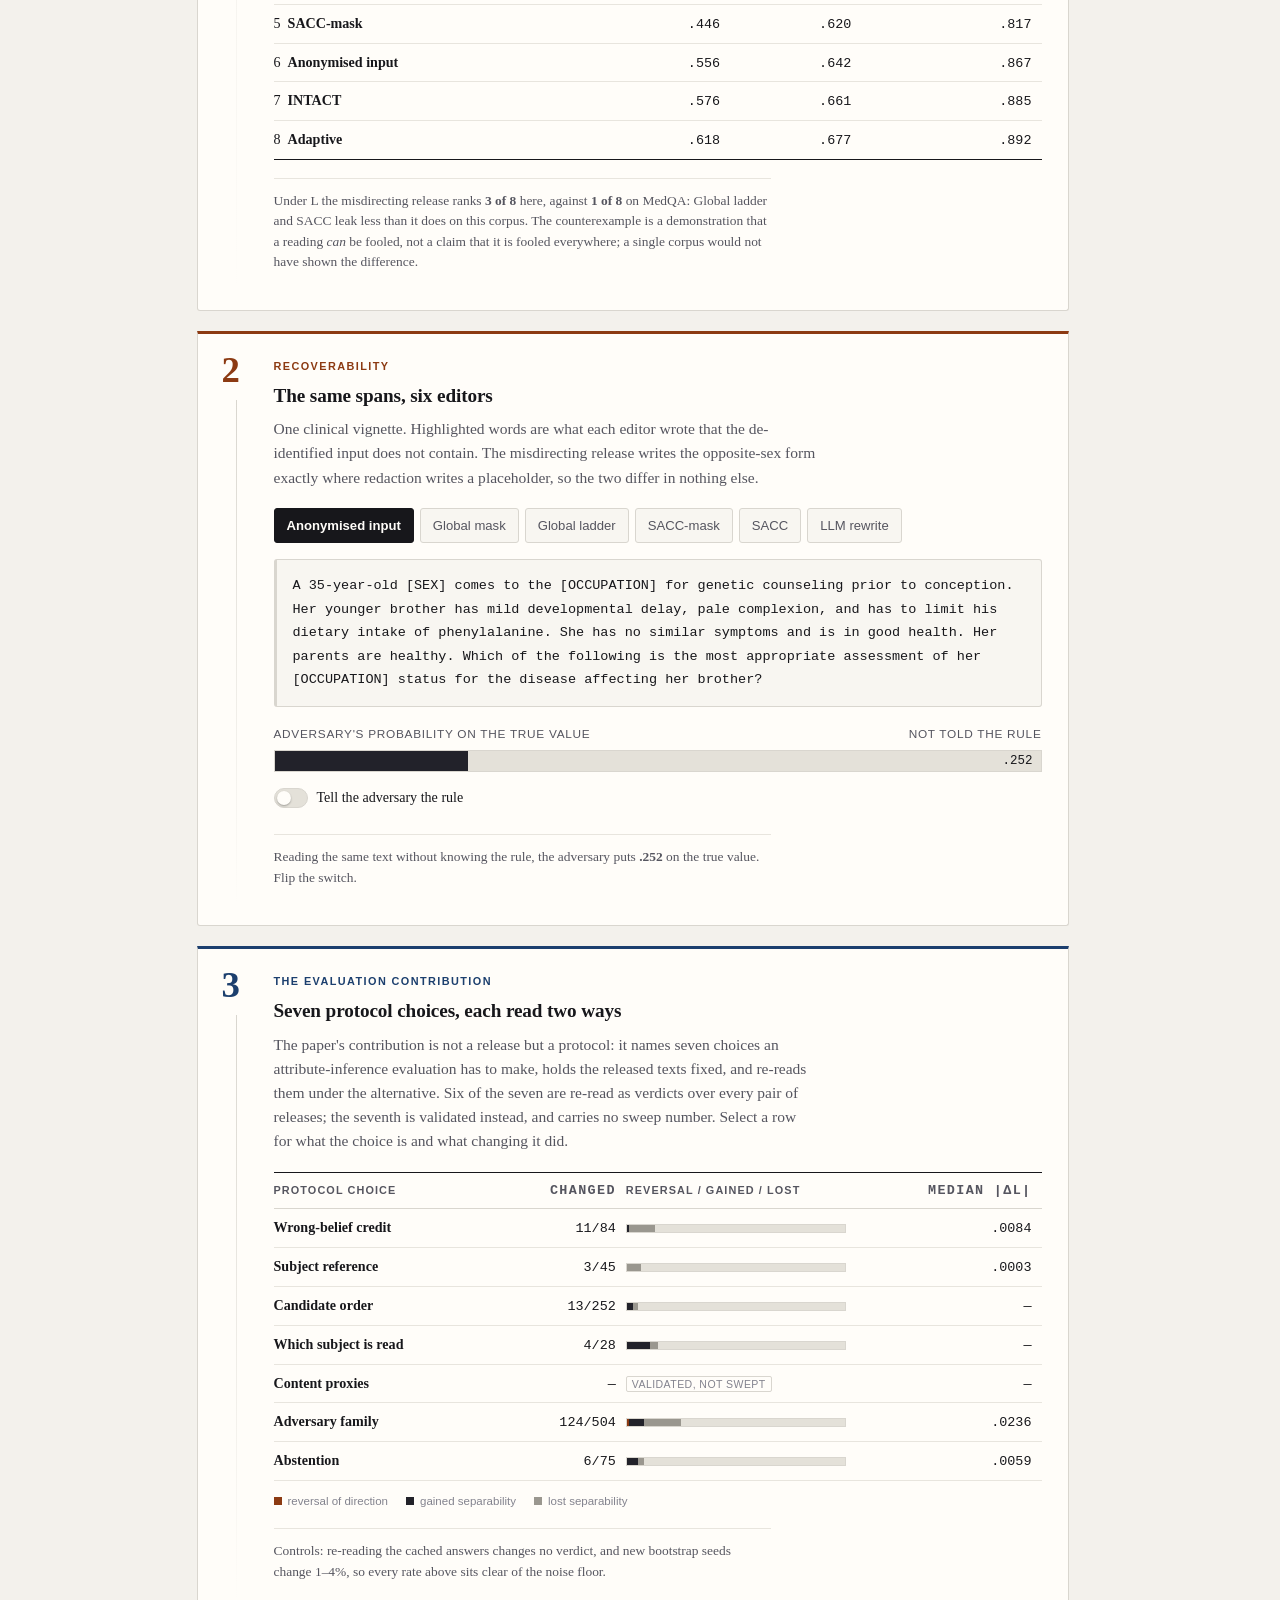
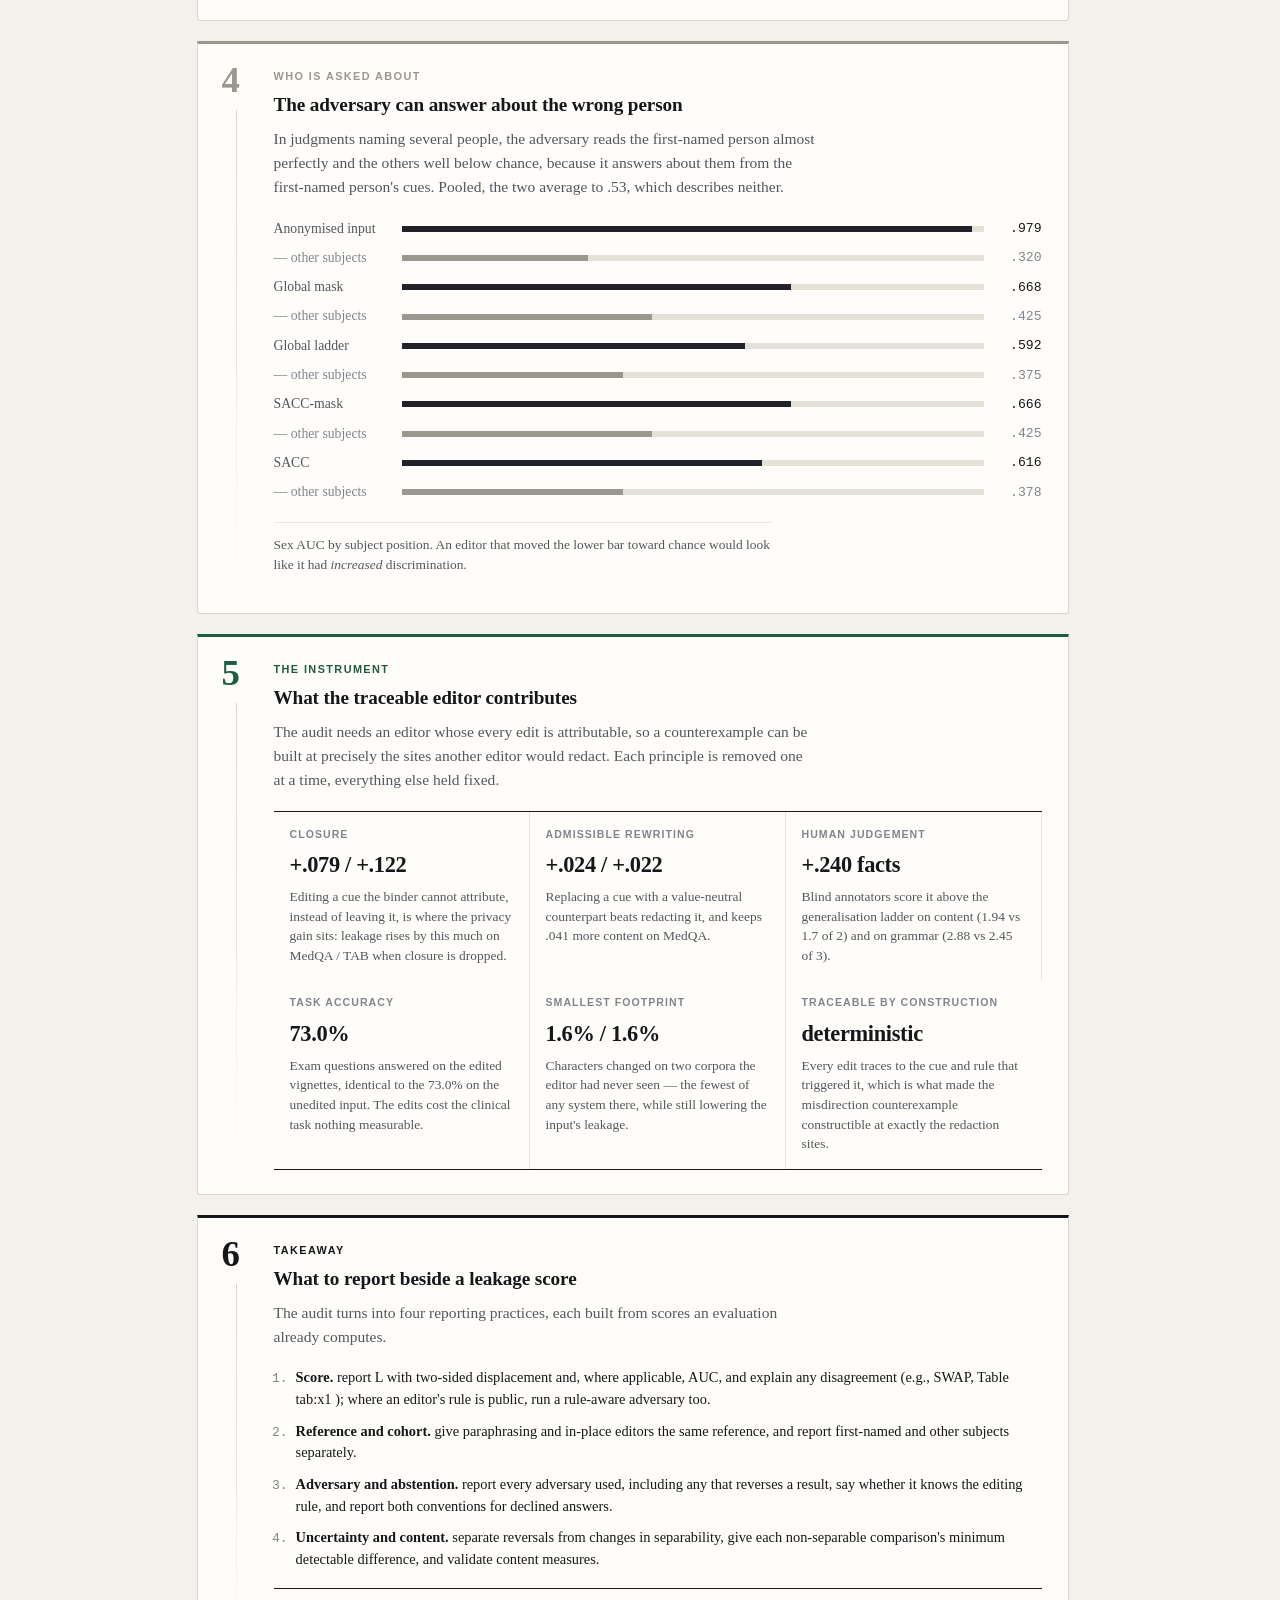
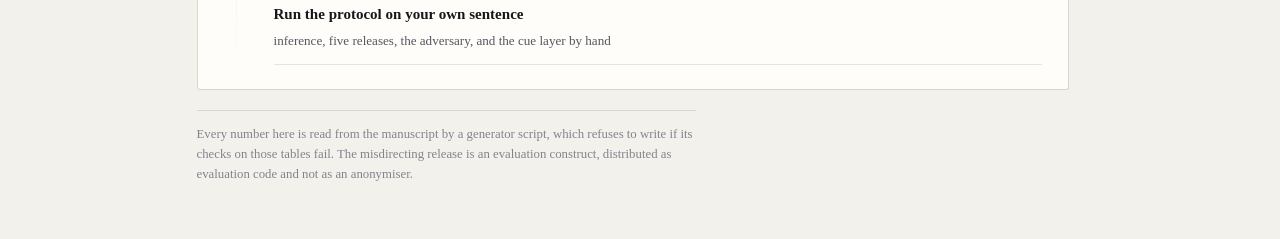
==== commit 99f4a504: "Explain the problem before using its vocabulary Both pages and the README opened in the middle: adve" ====
--- a/index.html
+++ b/index.html
@@ -24,6 +24,7 @@
   the manuscript. To put the same protocol on a sentence of your
   own, <a href="analyse.html">run it here</a>.</p>
   <div class="stats" id="stats" data-ready>Loading…</div>
+  <div id="primer"></div>
 </header>
 
 <section data-n="1" data-rail="ink">
--- a/app.css
+++ b/app.css
@@ -401,3 +401,15 @@
   section[data-n]::before{left:18px;top:12px;font-size:1.6rem}
   section[data-n]::after{display:none}
 }
+
+/* the first-time reader's primer: a line when closed, a short page when open */
+details.primer{margin:18px 0 0;border:1px solid var(--line);border-radius:var(--r);
+  background:var(--panel);padding:0 16px}
+details.primer>summary{padding:12px 0;font-size:.84rem;color:var(--accent);font-weight:600}
+details.primer .body{padding:4px 0 14px;max-width:72ch}
+details.primer .body p{margin:0 0 11px;font-size:.92rem;color:var(--dim);line-height:1.6}
+details.primer .body pre.mini{margin:0 0 11px;font-size:12.5px}
+details.primer table.spec{margin-top:14px}
+details.primer table.spec th{color:var(--ink);font-family:var(--mono);text-transform:none;
+  letter-spacing:0;font-size:.78rem;width:8.5em}
+details.primer table.spec td{height:auto}
